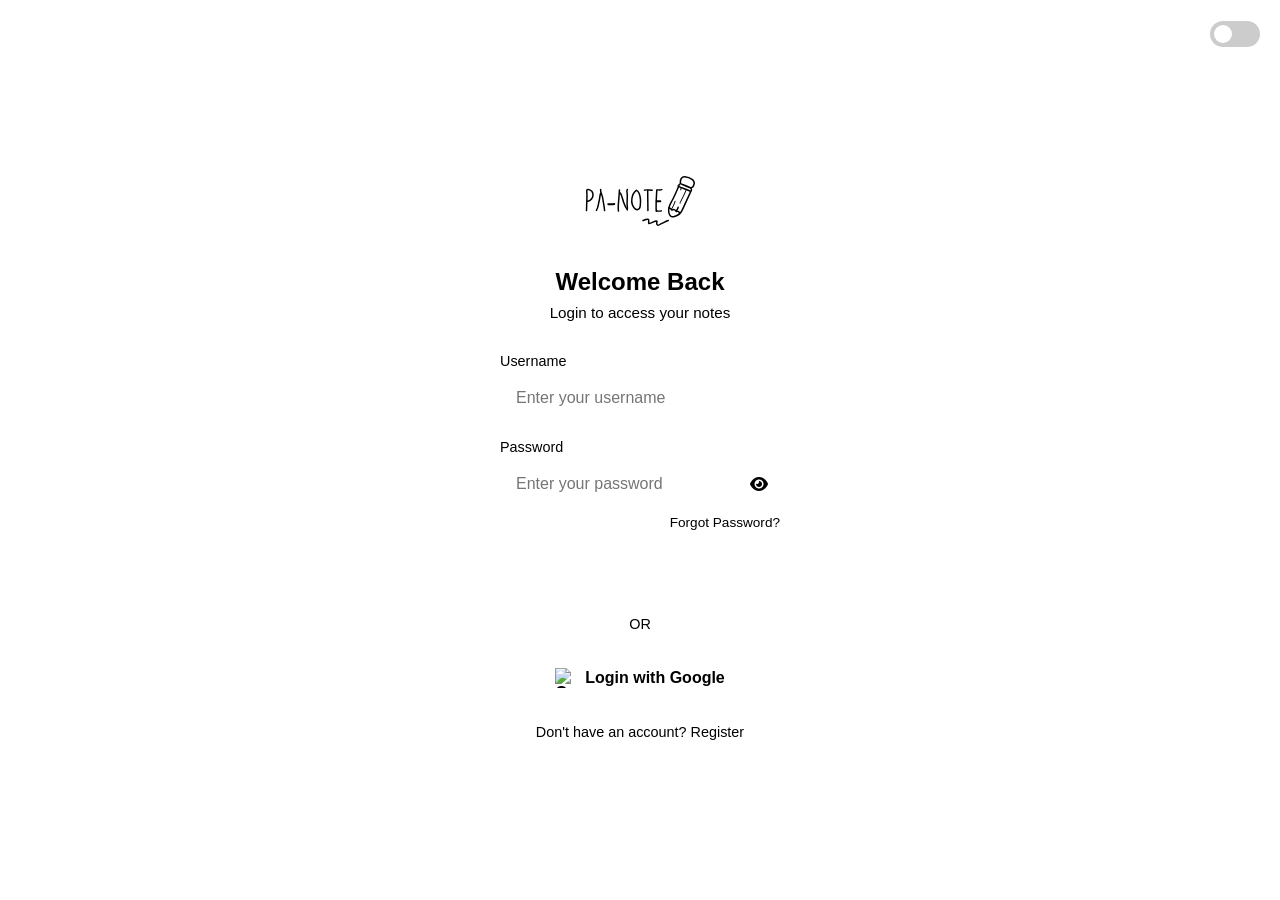
==== login.html @ 2cae5136 "login shet" ====
<!DOCTYPE html>
<html lang="en">

<head>
    <meta charset="UTF-8">
    <meta name="viewport" content="width=device-width, initial-scale=1.0">
    <title>Pa-note - Login</title>
    <link rel="stylesheet" href="login.css">
    <link rel="stylesheet" href="https://cdnjs.cloudflare.com/ajax/libs/font-awesome/6.0.0/css/all.min.css">
</head>

<body>
    <div class="theme-toggle">
        <label class="switch">
            <input type="checkbox" id="theme-checkbox">
            <span class="slider"></span>
        </label>
    </div>

    <div class="container">
        <div class="card fade-in">
            <div class="logo-container">
                <img src="PanotePencil.svg" alt="Pa-note Logo" class="logo" id="logo">
            </div>

            <!-- Login Form -->
            <div id="login-form">
                <h2>Welcome Back</h2>
                <p class="subtitle">Login to access your notes</p>

                <form onsubmit="handleLogin(event)">
                    <div class="form-group">
                        <label for="login-username">Username</label>
                        <input type="text" id="login-username" placeholder="Enter your username" required>
                    </div>
                    <div class="form-group">
                        <label for="login-password">Password</label>
                        <div class="password-container">
                            <input type="password" id="login-password" placeholder="Enter your password" required>
                            <i class="fas fa-eye toggle-password" onclick="togglePassword('login-password', this)"></i>
                        </div>
                        <div class="error-message" id="login-error">Invalid username or password</div>
                    </div>

                    <a href="/forgot-password" class="forgot-password">Forgot Password?</a>

                    <button type="submit" class="btn btn-primary" id="login-btn">
                        <span>Login</span>
                    </button>
                </form>

                <div class="divider">
                    <span>OR</span>
                </div>

                <button class="btn btn-google">
                    <img src="https://www.gstatic.com/firebasejs/ui/2.0.0/images/auth/google.svg" alt="Google"
                        class="google-icon">
                    <span>Login with Google</span>
                </button>

                <div class="footer-links">
                    Don't have an account? <a onclick="switchForm('register')">Register</a>
                </div>
            </div>

            <!-- Register Form -->
            <div id="register-form" class="hidden">
                <h2>Create Account</h2>
                <p class="subtitle">Join Pa-note today</p>

                <form onsubmit="handleRegister(event)">
                    <div class="form-group">
                        <label for="register-username">Username</label>
                        <input type="text" id="register-username" placeholder="Choose a username" required>
                    </div>
                    <div class="form-group">
                        <label for="register-email">Email</label>
                        <input type="email" id="register-email" placeholder="Enter your email" required>
                    </div>
                    <div class="form-group">
                        <label for="register-password">Password</label>
                        <div class="password-container">
                            <input type="password" id="register-password" placeholder="Create a password" required>
                            <i class="fas fa-eye toggle-password"
                                onclick="togglePassword('register-password', this)"></i>
                        </div>
                        <div class="error-message" id="register-error">Error creating account</div>
                    </div>

                    <button type="submit" class="btn btn-primary" id="register-btn">
                        <span>Register</span>
                    </button>
                </form>

                <div class="divider">
                    <span>OR</span>
                </div>

                <button class="btn btn-google">
                    <img src="https://www.gstatic.com/firebasejs/ui/2.0.0/images/auth/google.svg" alt="Google"
                        class="google-icon">
                    <span>Register with Google</span>
                </button>

                <div class="footer-links">
                    Already have an account? <a onclick="switchForm('login')">Login</a>
                </div>
            </div>
        </div>
    </div>

    <script src="login.js"></script>
</body>

</html>
---- login.css ----
`:root {
    /* Light Mode Variables */
    --bg-color: #f0f2f5;
    --card-bg: #ffffff;
    --text-primary: #1a1a1a;
    --text-secondary: #65676b;
    --accent-color: #4a90e2;
    --accent-hover: #357abd;
    --input-bg: #f5f6f7;
    --input-border: #dddfe2;
    --error-color: #dc3545;
    --shadow: 0 4px 12px rgba(0, 0, 0, 0.1);
    --transition: all 0.3s ease;
}

[data-theme="dark"] {
    /* Dark Mode Variables */
    --bg-color: #18191a;
    --card-bg: #242526;
    --text-primary: #e4e6eb;
    --text-secondary: #b0b3b8;
    --accent-color: #4a90e2;
    --accent-hover: #5a9fee;
    --input-bg: #3a3b3c;
    --input-border: #3e4042;
    --shadow: 0 4px 12px rgba(0, 0, 0, 0.3);
}

* {
    margin: 0;
    padding: 0;
    box-sizing: border-box;
    font-family: 'Segoe UI', Tahoma, Geneva, Verdana, sans-serif;
}

body {
    background-color: var(--bg-color);
    color: var(--text-primary);
    display: flex;
    justify-content: center;
    align-items: center;
    min-height: 100vh;
    transition: var(--transition);
}

.container {
    width: 100%;
    max-width: 400px;
    padding: 20px;
}

.card {
    background-color: var(--card-bg);
    border-radius: 12px;
    box-shadow: var(--shadow);
    padding: 40px;
    text-align: center;
    transition: var(--transition);
    position: relative;
    overflow: hidden;
}

.logo-container {
    margin-bottom: 24px;
}

.logo {
    height: 80px;
    width: auto;
    transition: var(--transition);
}

h2 {
    margin-bottom: 8px;
    font-weight: 600;
}

.subtitle {
    color: var(--text-secondary);
    margin-bottom: 32px;
    font-size: 0.95rem;
}

.form-group {
    margin-bottom: 20px;
    text-align: left;
}

label {
    display: block;
    margin-bottom: 8px;
    font-size: 0.9rem;
    color: var(--text-secondary);
    font-weight: 500;
}

input {
    width: 100%;
    padding: 12px 16px;
    border: 1px solid var(--input-border);
    border-radius: 8px;
    background-color: var(--input-bg);
    color: var(--text-primary);
    font-size: 1rem;
    transition: var(--transition);
    outline: none;
}

input:focus {
    border-color: var(--accent-color);
    box-shadow: 0 0 0 2px rgba(74, 144, 226, 0.2);
}

.password-container {
    position: relative;
    width: 100%;
}

.toggle-password {
    position: absolute;
    right: 12px;
    top: 50%;
    transform: translateY(-50%);
    cursor: pointer;
    color: var(--text-secondary);
    transition: var(--transition);
}

.toggle-password:hover {
    color: var(--accent-color);
}

.btn {
    width: 100%;
    padding: 12px;
    border: none;
    border-radius: 8px;
    font-size: 1rem;
    font-weight: 600;
    cursor: pointer;
    transition: var(--transition);
    display: flex;
    justify-content: center;
    align-items: center;
    gap: 10px;
}

.btn-primary {
    background-color: var(--accent-color);
    color: white;
    margin-bottom: 16px;
}

.btn-primary:hover {
    background-color: var(--accent-hover);
    transform: translateY(-1px);
}

.divider {
    display: flex;
    align-items: center;
    margin: 24px 0;
    color: var(--text-secondary);
    font-size: 0.9rem;
}

.divider::before,
.divider::after {
    content: "";
    flex: 1;
    border-bottom: 1px solid var(--input-border);
}

.divider span {
    padding: 0 10px;
}

.btn-google {
    background-color: var(--card-bg);
    border: 1px solid var(--input-border);
    color: var(--text-primary);
    margin-bottom: 24px;
}

.btn-google:hover {
    background-color: var(--input-bg);
}

.google-icon {
    width: 20px;
    height: 20px;
}

.footer-links {
    font-size: 0.9rem;
    color: var(--text-secondary);
}

.footer-links a {
    color: var(--accent-color);
    text-decoration: none;
    font-weight: 500;
    cursor: pointer;
}

.footer-links a:hover {
    text-decoration: underline;
}

.forgot-password {
    display: block;
    text-align: right;
    margin-top: -10px;
    margin-bottom: 20px;
    font-size: 0.85rem;
    color: var(--accent-color);
    text-decoration: none;
}

.forgot-password:hover {
    text-decoration: underline;
}

/* Theme Toggle Switch */
.theme-toggle {
    position: absolute;
    top: 20px;
    right: 20px;
    cursor: pointer;
}

.switch {
    position: relative;
    display: inline-block;
    width: 50px;
    height: 26px;
}

.switch input {
    opacity: 0;
    width: 0;
    height: 0;
}

.slider {
    position: absolute;
    cursor: pointer;
    top: 0;
    left: 0;
    right: 0;
    bottom: 0;
    background-color: #ccc;
    transition: .4s;
    border-radius: 34px;
}

.slider:before {
    position: absolute;
    content: "";
    height: 18px;
    width: 18px;
    left: 4px;
    bottom: 4px;
    background-color: white;
    transition: .4s;
    border-radius: 50%;
}

input:checked+.slider {
    background-color: var(--accent-color);
}

input:checked+.slider:before {
    transform: translateX(24px);
}

/* Animations */
.fade-in {
    animation: fadeIn 0.5s ease-in-out;
}

@keyframes fadeIn {
    from {
        opacity: 0;
        transform: translateY(10px);
    }

    to {
        opacity: 1;
        transform: translateY(0);
    }
}

.hidden {
    display: none;
}

.error-message {
    color: var(--error-color);
    font-size: 0.85rem;
    margin-top: 5px;
    display: none;
}

.input-error {
    border-color: var(--error-color);
}
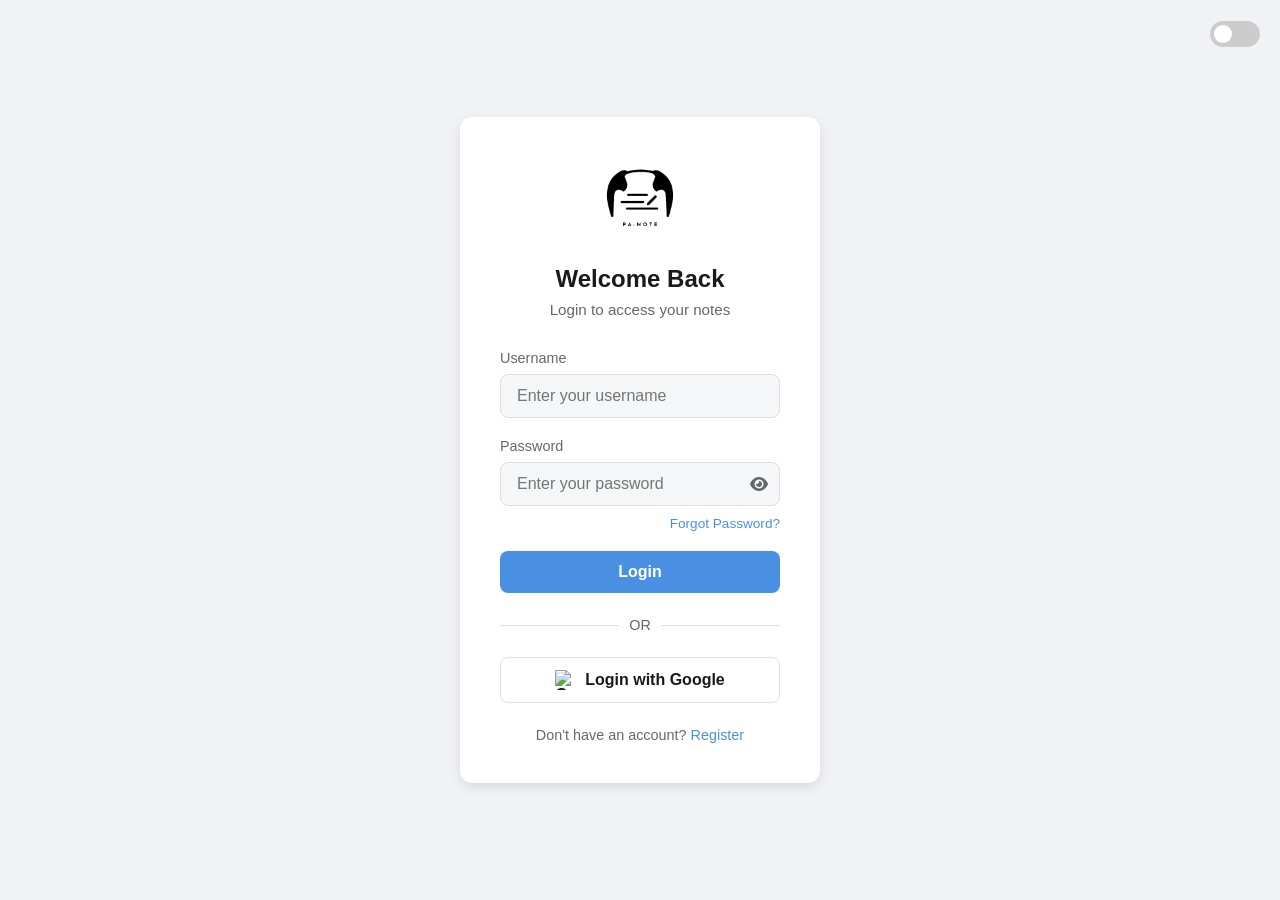
==== commit 38ec7184: "add next.js module" ====
--- a/login.html
+++ b/login.html
@@ -20,7 +20,7 @@
     <div class="container">
         <div class="card fade-in">
             <div class="logo-container">
-                <img src="PanotePencil.svg" alt="Pa-note Logo" class="logo" id="logo">
+                <img src="pa-note-logo.png" alt="Pa-note Logo" class="logo" id="logo">
             </div>
 
             <!-- Login Form -->
--- a/login.css
+++ b/login.css
@@ -1,4 +1,4 @@
-`:root {
+:root {
     /* Light Mode Variables */
     --bg-color: #f0f2f5;
     --card-bg: #ffffff;
@@ -67,6 +67,8 @@
 .logo {
     height: 80px;
     width: auto;
+    max-width: 100%;
+    object-fit: contain;
     transition: var(--transition);
 }
 
